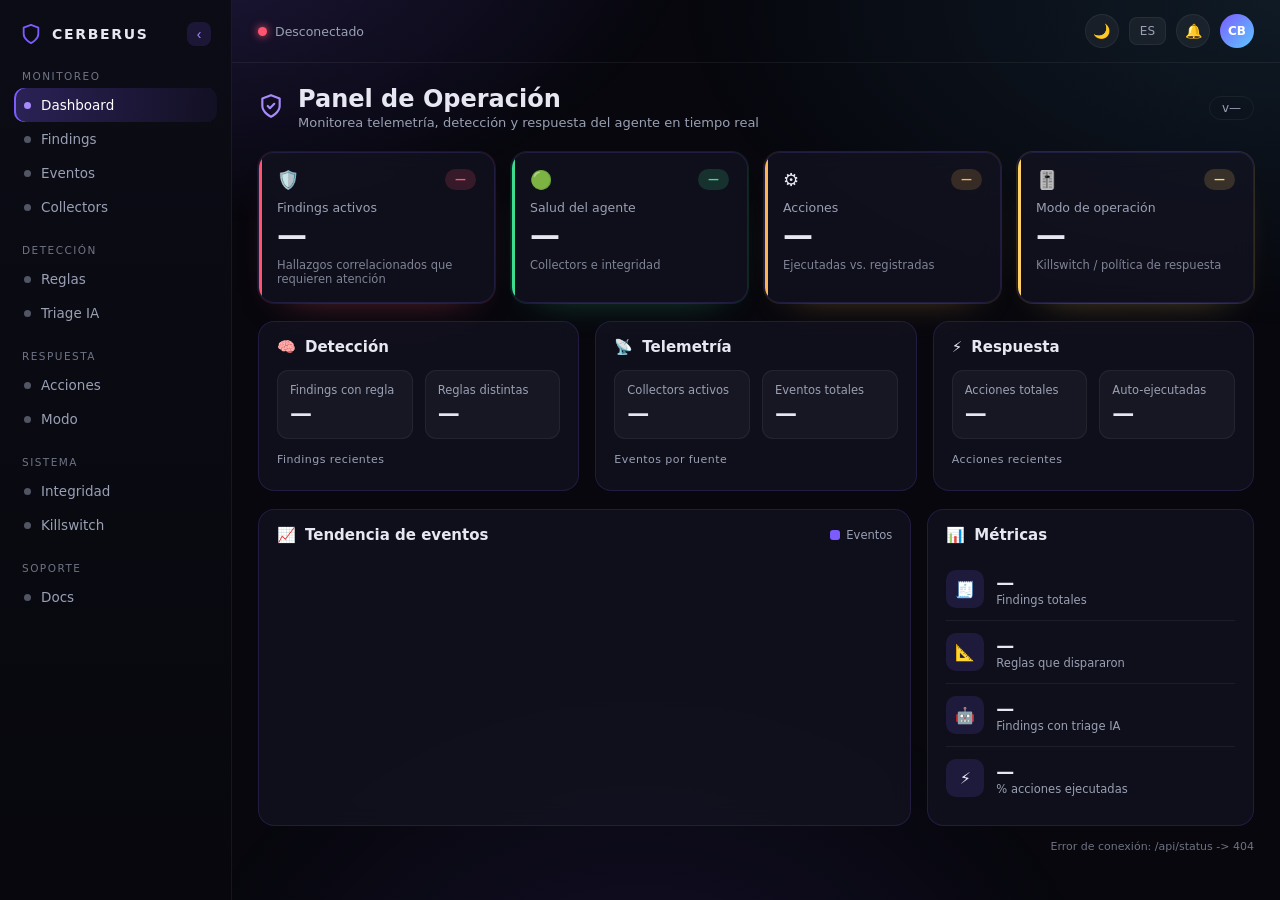
==== cerberus/dashboard/static/index.html @ f067c59c "refactor(dashboard): package static assets into wheel + file:// guard Relocate dashboard static file" ====
<!doctype html>
<html lang="es" data-theme="dark">
<head>
  <meta charset="utf-8" />
  <meta name="viewport" content="width=device-width, initial-scale=1" />
  <title>CERBERUS — Panel de Operación</title>
  <link rel="stylesheet" href="styles.css" />
</head>
<body>
  <div class="app">
    <!-- Sidebar -->
    <aside class="sidebar" id="sidebar">
      <div class="brand">
        <span class="brand-logo" aria-hidden="true">
          <svg viewBox="0 0 24 24" width="22" height="22" fill="none" stroke="currentColor"
               stroke-width="2" stroke-linecap="round" stroke-linejoin="round">
            <path d="M12 22s8-4 8-10V5l-8-3-8 3v7c0 6 8 10 8 10z"/>
          </svg>
        </span>
        <span class="brand-name">CERBERUS</span>
        <button class="brand-collapse" id="collapseBtn" title="Colapsar" aria-label="Colapsar">‹</button>
      </div>

      <nav class="nav">
        <div class="nav-group">
          <p class="nav-label">MONITOREO</p>
          <a class="nav-item active" data-target="kpis"><i class="dot"></i>Dashboard</a>
          <a class="nav-item" data-target="panel-findings"><i class="dot"></i>Findings</a>
          <a class="nav-item" data-target="panel-events"><i class="dot"></i>Eventos</a>
          <a class="nav-item" data-target="panel-telemetry"><i class="dot"></i>Collectors</a>
        </div>
        <div class="nav-group">
          <p class="nav-label">DETECCIÓN</p>
          <a class="nav-item" data-target="panel-detection"><i class="dot"></i>Reglas</a>
          <a class="nav-item" data-target="panel-detection"><i class="dot"></i>Triage IA</a>
        </div>
        <div class="nav-group">
          <p class="nav-label">RESPUESTA</p>
          <a class="nav-item" data-target="panel-response"><i class="dot"></i>Acciones</a>
          <a class="nav-item" data-target="kpi-mode"><i class="dot"></i>Modo</a>
        </div>
        <div class="nav-group">
          <p class="nav-label">SISTEMA</p>
          <a class="nav-item" data-target="kpi-agent"><i class="dot"></i>Integridad</a>
          <a class="nav-item" data-target="kpi-agent"><i class="dot"></i>Killswitch</a>
        </div>
        <div class="nav-group">
          <p class="nav-label">SOPORTE</p>
          <a class="nav-item" href="https://github.com/Lordhades26/cerberus-local" target="_blank" rel="noopener"><i class="dot"></i>Docs</a>
        </div>
      </nav>
    </aside>

    <!-- Main -->
    <div class="main">
      <header class="topbar">
        <div class="conn" id="conn">
          <span class="conn-dot"></span><span id="connText">conectando…</span>
        </div>
        <div class="topbar-actions">
          <button class="icon-btn" id="themeBtn" title="Tema" aria-label="Tema">🌙</button>
          <span class="chip">ES</span>
          <button class="icon-btn" title="Notificaciones" aria-label="Notificaciones">🔔</button>
          <span class="avatar">CB</span>
        </div>
      </header>

      <main class="content">
        <div class="page-head">
          <span class="page-icon" aria-hidden="true">
            <svg viewBox="0 0 24 24" width="26" height="26" fill="none" stroke="currentColor"
                 stroke-width="2" stroke-linecap="round" stroke-linejoin="round">
              <path d="M12 22s8-4 8-10V5l-8-3-8 3v7c0 6 8 10 8 10z"/>
              <path d="M9 12l2 2 4-4"/>
            </svg>
          </span>
          <div>
            <h1>Panel de Operación</h1>
            <p class="sub">Monitorea telemetría, detección y respuesta del agente en tiempo real</p>
          </div>
          <span class="ver" id="version">v—</span>
        </div>

        <!-- KPI row -->
        <section class="kpis" id="kpis">
          <article class="kpi kpi-red">
            <div class="kpi-top"><span class="kpi-ico">🛡️</span><span class="badge badge-red" id="kpiFindingsBadge">—</span></div>
            <p class="kpi-title">Findings activos</p>
            <p class="kpi-value" id="kpiFindings">—</p>
            <p class="kpi-foot">Hallazgos correlacionados que requieren atención</p>
          </article>
          <article class="kpi kpi-green" id="kpi-agent">
            <div class="kpi-top"><span class="kpi-ico">🟢</span><span class="badge badge-green" id="kpiAgentBadge">—</span></div>
            <p class="kpi-title">Salud del agente</p>
            <p class="kpi-value" id="kpiAgent">—</p>
            <p class="kpi-foot" id="kpiAgentFoot">Collectors e integridad</p>
          </article>
          <article class="kpi kpi-amber">
            <div class="kpi-top"><span class="kpi-ico">⚙️</span><span class="badge badge-amber" id="kpiActionsBadge">—</span></div>
            <p class="kpi-title">Acciones</p>
            <p class="kpi-value" id="kpiActions">—</p>
            <p class="kpi-foot">Ejecutadas vs. registradas</p>
          </article>
          <article class="kpi kpi-gold" id="kpi-mode">
            <div class="kpi-top"><span class="kpi-ico">🎚️</span><span class="badge badge-gold" id="kpiModeBadge">—</span></div>
            <p class="kpi-title">Modo de operación</p>
            <p class="kpi-value" id="kpiMode">—</p>
            <p class="kpi-foot" id="kpiModeFoot">Killswitch / política de respuesta</p>
          </article>
        </section>

        <!-- 3 panels -->
        <section class="panels">
          <article class="panel" id="panel-detection">
            <div class="panel-head"><span class="panel-ico">🧠</span><h2>Detección</h2></div>
            <div class="ministats">
              <div class="ministat"><p class="ms-label">Findings con regla</p><p class="ms-value" id="dRuleFindings">—</p></div>
              <div class="ministat"><p class="ms-label">Reglas distintas</p><p class="ms-value" id="dRules">—</p></div>
            </div>
            <p class="list-label">Findings recientes</p>
            <ul class="list" id="findingsList"></ul>
          </article>

          <article class="panel" id="panel-telemetry">
            <div class="panel-head"><span class="panel-ico">📡</span><h2>Telemetría</h2></div>
            <div class="ministats">
              <div class="ministat"><p class="ms-label">Collectors activos</p><p class="ms-value" id="tActive">—</p></div>
              <div class="ministat"><p class="ms-label">Eventos totales</p><p class="ms-value" id="tEvents">—</p></div>
            </div>
            <p class="list-label">Eventos por fuente</p>
            <ul class="list" id="collectorsList"></ul>
          </article>

          <article class="panel" id="panel-response">
            <div class="panel-head"><span class="panel-ico">⚡</span><h2>Respuesta</h2></div>
            <div class="ministats">
              <div class="ministat"><p class="ms-label">Acciones totales</p><p class="ms-value" id="rTotal">—</p></div>
              <div class="ministat"><p class="ms-label">Auto-ejecutadas</p><p class="ms-value" id="rExec">—</p></div>
            </div>
            <p class="list-label">Acciones recientes</p>
            <ul class="list" id="actionsList"></ul>
          </article>
        </section>

        <!-- bottom row -->
        <section class="bottom">
          <article class="panel chart-panel" id="panel-events">
            <div class="panel-head">
              <span class="panel-ico">📈</span><h2>Tendencia de eventos</h2>
              <span class="legend"><i class="lg lg-ev"></i>Eventos</span>
            </div>
            <div id="eventsChart" class="chart"></div>
          </article>
          <article class="panel">
            <div class="panel-head"><span class="panel-ico">📊</span><h2>Métricas</h2></div>
            <div class="metric-row"><span class="m-ico">🧾</span><div><p class="m-value" id="mFindings">—</p><p class="m-label">Findings totales</p></div></div>
            <div class="metric-row"><span class="m-ico">📐</span><div><p class="m-value" id="mRules">—</p><p class="m-label">Reglas que dispararon</p></div></div>
            <div class="metric-row"><span class="m-ico">🤖</span><div><p class="m-value" id="mAi">—</p><p class="m-label">Findings con triage IA</p></div></div>
            <div class="metric-row"><span class="m-ico">⚡</span><div><p class="m-value" id="mAuto">—</p><p class="m-label">% acciones ejecutadas</p></div></div>
          </article>
        </section>
        <p class="updated" id="updated"></p>
      </main>
    </div>
  </div>
  <script src="app.js" type="module"></script>
</body>
</html>
---- cerberus/dashboard/static/styles.css ----
/* CERBERUS — Panel de Operación. CSS moderno (custom props, grid, glassmorphism). */
:root {
  --bg: #07070d;
  --bg-2: #0c0c16;
  --panel: rgba(20, 20, 34, 0.72);
  --panel-solid: #12121f;
  --border: rgba(124, 92, 255, 0.16);
  --border-2: rgba(255, 255, 255, 0.06);
  --txt: #e7e7f2;
  --txt-dim: #9aa0b4;
  --txt-mut: #6b7180;
  --brand: #7c5cff;
  --brand-2: #a78bfa;
  --red: #ff5470;
  --green: #3ddc91;
  --amber: #ffb454;
  --gold: #ffd166;
  --blue: #5cc8ff;
  --radius: 16px;
  --radius-sm: 11px;
}
:root[data-theme="light"] {
  --bg: #f3f4fb; --bg-2: #ffffff; --panel: rgba(255,255,255,0.9);
  --panel-solid: #ffffff; --border: rgba(124,92,255,0.18); --border-2: rgba(0,0,0,0.07);
  --txt: #1a1b2b; --txt-dim: #5b6075; --brand: #6a40ff;
}
* { box-sizing: border-box; margin: 0; padding: 0; }
html, body { height: 100%; }
body {
  font-family: "Segoe UI", system-ui, -apple-system, Roboto, sans-serif;
  background: var(--bg);
  color: var(--txt);
  -webkit-font-smoothing: antialiased;
  position: relative;
  overflow-x: hidden;
}
/* ambient purple glow */
body::before {
  content: ""; position: fixed; inset: 0; z-index: 0; pointer-events: none;
  background:
    radial-gradient(900px 500px at 12% -8%, rgba(124,92,255,.20), transparent 60%),
    radial-gradient(1100px 600px at 100% 0%, rgba(90,200,255,.10), transparent 55%),
    radial-gradient(800px 700px at 50% 120%, rgba(124,92,255,.12), transparent 60%);
}
.app { position: relative; z-index: 1; display: grid; grid-template-columns: 232px 1fr; min-height: 100vh; }
.app.collapsed { grid-template-columns: 64px 1fr; }

/* Sidebar */
.sidebar {
  background: linear-gradient(180deg, var(--bg-2), var(--bg));
  border-right: 1px solid var(--border-2);
  padding: 18px 14px; position: sticky; top: 0; height: 100vh; overflow-y: auto;
}
.brand { display: flex; align-items: center; gap: 10px; padding: 4px 6px 18px; }
.brand-logo { color: var(--brand); display: grid; place-items: center; }
.brand-name { font-weight: 800; letter-spacing: .12em; font-size: 14px; }
.brand-collapse {
  margin-left: auto; background: rgba(124,92,255,.14); color: var(--brand-2);
  border: none; border-radius: 8px; width: 24px; height: 24px; cursor: pointer; font-size: 14px;
}
.app.collapsed .brand-name, .app.collapsed .nav-label, .app.collapsed .nav-item span,
.app.collapsed .nav-item { font-size: 0; }
.nav-group { margin-bottom: 14px; }
.nav-label { color: var(--txt-dim); font-size: 10.5px; letter-spacing: .14em; padding: 6px 8px; opacity: .7; }
.nav-item {
  display: flex; align-items: center; gap: 10px; padding: 9px 10px; border-radius: 10px;
  color: var(--txt-dim); font-size: 13.5px; cursor: pointer; text-decoration: none; transition: .15s;
}
.nav-item .dot { width: 7px; height: 7px; border-radius: 50%; background: currentColor; opacity: .5; }
.nav-item:hover { background: rgba(124,92,255,.10); color: var(--txt); }
.nav-item.active {
  background: linear-gradient(90deg, rgba(124,92,255,.28), rgba(124,92,255,.06));
  color: #fff; box-shadow: inset 2px 0 0 var(--brand);
}
.nav-item.active .dot { background: var(--brand-2); opacity: 1; }

/* Topbar */
.main { display: flex; flex-direction: column; min-width: 0; }
.topbar {
  display: flex; align-items: center; justify-content: space-between;
  padding: 14px 26px; border-bottom: 1px solid var(--border-2);
}
.conn { display: flex; align-items: center; gap: 8px; font-size: 12.5px; color: var(--txt-dim); }
.conn-dot { width: 9px; height: 9px; border-radius: 50%; background: var(--amber); box-shadow: 0 0 8px var(--amber); }
.conn.ok .conn-dot { background: var(--green); box-shadow: 0 0 8px var(--green); }
.conn.bad .conn-dot { background: var(--red); box-shadow: 0 0 8px var(--red); }
.topbar-actions { display: flex; align-items: center; gap: 10px; }
.icon-btn { background: rgba(255,255,255,.05); border: 1px solid var(--border-2); border-radius: 50%;
  width: 34px; height: 34px; cursor: pointer; font-size: 14px; color: var(--txt); }
.chip { background: rgba(255,255,255,.05); border: 1px solid var(--border-2); border-radius: 8px;
  padding: 6px 10px; font-size: 12px; color: var(--txt-dim); }
.avatar { width: 34px; height: 34px; border-radius: 50%; display: grid; place-items: center;
  background: linear-gradient(135deg, var(--brand), var(--blue)); color: #fff; font-size: 12px; font-weight: 700; }

/* Content */
.content { padding: 22px 26px 40px; }
.page-head { display: flex; align-items: center; gap: 14px; margin-bottom: 22px; }
.page-icon { color: var(--brand-2); }
.page-head h1 { font-size: 24px; font-weight: 800; }
.page-head .sub { color: var(--txt-dim); font-size: 13px; margin-top: 2px; }
.page-head .ver { margin-left: auto; color: var(--txt-dim); font-size: 12px;
  border: 1px solid var(--border-2); border-radius: 999px; padding: 4px 12px; }

/* KPI cards */
.kpis { display: grid; grid-template-columns: repeat(4, 1fr); gap: 16px; margin-bottom: 18px; }
.kpi {
  background: var(--panel); backdrop-filter: blur(12px); border: 1px solid var(--border);
  border-radius: var(--radius); padding: 16px 18px; position: relative; overflow: hidden;
}
.kpi::after { content: ""; position: absolute; left: 0; top: 0; bottom: 0; width: 3px; }
.kpi-red::after { background: var(--red); } .kpi-green::after { background: var(--green); }
.kpi-amber::after { background: var(--amber); } .kpi-gold::after { background: var(--gold); }
.kpi-red { box-shadow: 0 0 0 1px rgba(255,84,112,.12), 0 18px 40px -28px rgba(255,84,112,.5); }
.kpi-green { box-shadow: 0 0 0 1px rgba(61,220,145,.12), 0 18px 40px -28px rgba(61,220,145,.4); }
.kpi-amber { box-shadow: 0 0 0 1px rgba(255,180,84,.12), 0 18px 40px -28px rgba(255,180,84,.4); }
.kpi-gold { box-shadow: 0 0 0 1px rgba(255,209,102,.14), 0 18px 40px -28px rgba(255,209,102,.45); }
.kpi-top { display: flex; align-items: center; justify-content: space-between; }
.kpi-ico { font-size: 18px; }
.kpi-title { color: var(--txt-dim); font-size: 12.5px; margin-top: 10px; }
.kpi-value { font-size: 30px; font-weight: 800; margin: 2px 0 6px; }
.kpi-foot { color: var(--txt-dim); font-size: 11.5px; opacity: .8; }
.badge { font-size: 11px; font-weight: 700; border-radius: 999px; padding: 4px 10px; }
.badge-red { background: rgba(255,84,112,.16); color: var(--red); }
.badge-green { background: rgba(61,220,145,.16); color: var(--green); }
.badge-amber { background: rgba(255,180,84,.16); color: var(--amber); }
.badge-gold { background: rgba(255,209,102,.16); color: var(--gold); }
.badge-blue { background: rgba(92,200,255,.16); color: var(--blue); }
.badge-mut { background: rgba(255,255,255,.07); color: var(--txt-dim); }

/* Panels */
.panels { display: grid; grid-template-columns: repeat(3, 1fr); gap: 16px; margin-bottom: 18px; }
.panel {
  background: var(--panel); backdrop-filter: blur(12px); border: 1px solid var(--border);
  border-radius: var(--radius); padding: 16px 18px;
}
.panel-head { display: flex; align-items: center; gap: 9px; margin-bottom: 14px; }
.panel-head h2 { font-size: 15px; font-weight: 700; }
.panel-ico { font-size: 15px; }
.panel-head .legend { margin-left: auto; font-size: 11.5px; color: var(--txt-dim); display: flex; align-items: center; gap: 6px; }
.legend .lg { width: 10px; height: 10px; border-radius: 3px; display: inline-block; }
.legend .lg-ev { background: var(--brand); }
.ministats { display: grid; grid-template-columns: 1fr 1fr; gap: 12px; margin-bottom: 14px; }
.ministat { background: rgba(255,255,255,.035); border: 1px solid var(--border-2); border-radius: var(--radius-sm); padding: 12px; }
.ms-label { color: var(--txt-dim); font-size: 11.5px; }
.ms-value { font-size: 22px; font-weight: 800; margin-top: 4px; }
.list-label { color: var(--txt-dim); font-size: 11px; letter-spacing: .04em; margin: 6px 0 8px; }
.list { list-style: none; display: flex; flex-direction: column; gap: 8px; }
.list li {
  display: flex; align-items: center; gap: 10px; padding: 10px 12px;
  background: rgba(255,255,255,.03); border: 1px solid var(--border-2); border-radius: var(--radius-sm); font-size: 12.5px;
}
.li-main { display: flex; flex-direction: column; gap: 2px; min-width: 0; }
.li-title { font-weight: 600; white-space: nowrap; overflow: hidden; text-overflow: ellipsis; }
.li-sub { color: var(--txt-dim); font-size: 11px; }
.li-right { margin-left: auto; display: flex; align-items: center; gap: 8px; white-space: nowrap; }
.empty { color: var(--txt-dim); font-size: 12px; padding: 8px 2px; }

/* Bottom */
.bottom { display: grid; grid-template-columns: 2fr 1fr; gap: 16px; }
.chart-panel .chart { height: 220px; }
.chart svg { width: 100%; height: 100%; display: block; }
.metric-row { display: flex; align-items: center; gap: 12px; padding: 12px 0; border-bottom: 1px solid var(--border-2); }
.metric-row:last-child { border-bottom: none; }
.m-ico { width: 38px; height: 38px; border-radius: 10px; display: grid; place-items: center;
  background: rgba(124,92,255,.14); font-size: 16px; }
.m-value { font-size: 18px; font-weight: 800; }
.m-label { color: var(--txt-dim); font-size: 11.5px; }
.updated { color: var(--txt-dim); font-size: 11px; text-align: right; margin-top: 14px; opacity: .7; }

@media (max-width: 1100px) {
  .kpis, .panels { grid-template-columns: 1fr 1fr; }
  .bottom { grid-template-columns: 1fr; }
}
@media (max-width: 720px) {
  .app { grid-template-columns: 1fr; } .sidebar { display: none; }
  .kpis, .panels { grid-template-columns: 1fr; }
}
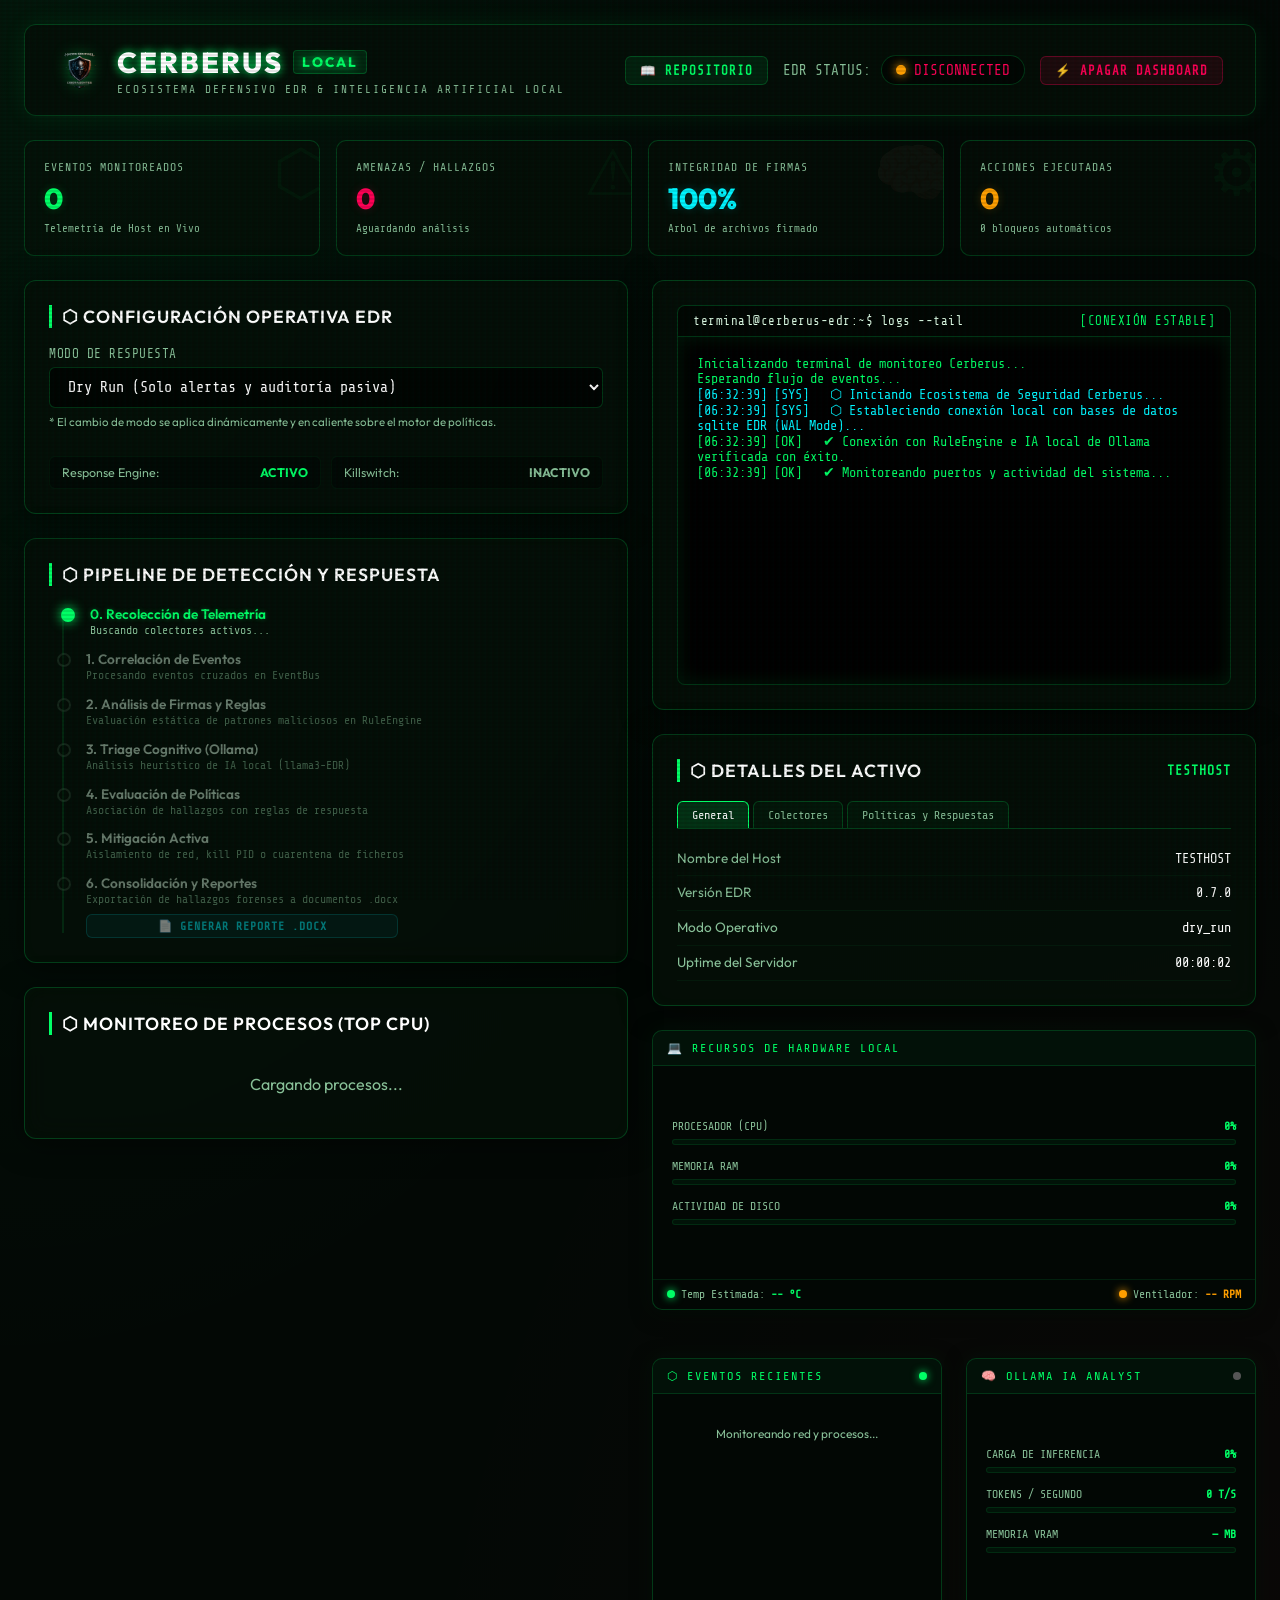
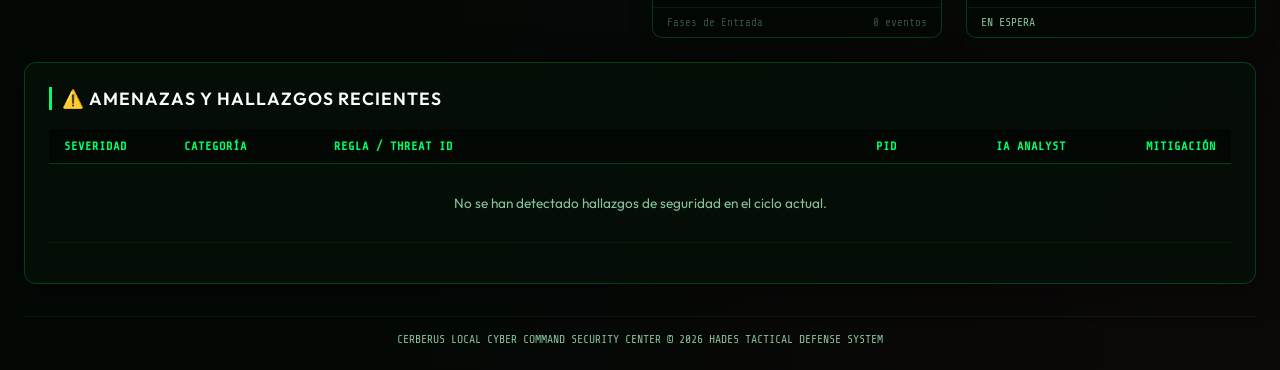
==== commit ae75d78a: "feat(dashboard): add sysinfo, processes, shutdown and docx report endpoints + full test coverage and" ====
--- a/cerberus/dashboard/static/index.html
+++ b/cerberus/dashboard/static/index.html
@@ -1,168 +1,318 @@
-<!doctype html>
-<html lang="es" data-theme="dark">
+<!DOCTYPE html>
+<html lang="es">
 <head>
-  <meta charset="utf-8" />
-  <meta name="viewport" content="width=device-width, initial-scale=1" />
-  <title>CERBERUS — Panel de Operación</title>
-  <link rel="stylesheet" href="styles.css" />
+    <meta charset="UTF-8">
+    <meta name="viewport" content="width=device-width, initial-scale=1.0">
+    <title>CERBERUS LOCAL | Tactical Cyber EDR</title>
+    <link rel="stylesheet" href="styles.css">
 </head>
 <body>
-  <div class="app">
-    <!-- Sidebar -->
-    <aside class="sidebar" id="sidebar">
-      <div class="brand">
-        <span class="brand-logo" aria-hidden="true">
-          <svg viewBox="0 0 24 24" width="22" height="22" fill="none" stroke="currentColor"
-               stroke-width="2" stroke-linecap="round" stroke-linejoin="round">
-            <path d="M12 22s8-4 8-10V5l-8-3-8 3v7c0 6 8 10 8 10z"/>
-          </svg>
-        </span>
-        <span class="brand-name">CERBERUS</span>
-        <button class="brand-collapse" id="collapseBtn" title="Colapsar" aria-label="Colapsar">‹</button>
-      </div>
-
-      <nav class="nav">
-        <div class="nav-group">
-          <p class="nav-label">MONITOREO</p>
-          <a class="nav-item active" data-target="kpis"><i class="dot"></i>Dashboard</a>
-          <a class="nav-item" data-target="panel-findings"><i class="dot"></i>Findings</a>
-          <a class="nav-item" data-target="panel-events"><i class="dot"></i>Eventos</a>
-          <a class="nav-item" data-target="panel-telemetry"><i class="dot"></i>Collectors</a>
-        </div>
-        <div class="nav-group">
-          <p class="nav-label">DETECCIÓN</p>
-          <a class="nav-item" data-target="panel-detection"><i class="dot"></i>Reglas</a>
-          <a class="nav-item" data-target="panel-detection"><i class="dot"></i>Triage IA</a>
-        </div>
-        <div class="nav-group">
-          <p class="nav-label">RESPUESTA</p>
-          <a class="nav-item" data-target="panel-response"><i class="dot"></i>Acciones</a>
-          <a class="nav-item" data-target="kpi-mode"><i class="dot"></i>Modo</a>
-        </div>
-        <div class="nav-group">
-          <p class="nav-label">SISTEMA</p>
-          <a class="nav-item" data-target="kpi-agent"><i class="dot"></i>Integridad</a>
-          <a class="nav-item" data-target="kpi-agent"><i class="dot"></i>Killswitch</a>
-        </div>
-        <div class="nav-group">
-          <p class="nav-label">SOPORTE</p>
-          <a class="nav-item" href="https://github.com/Lordhades26/cerberus-local" target="_blank" rel="noopener"><i class="dot"></i>Docs</a>
-        </div>
-      </nav>
-    </aside>
-
-    <!-- Main -->
-    <div class="main">
-      <header class="topbar">
-        <div class="conn" id="conn">
-          <span class="conn-dot"></span><span id="connText">conectando…</span>
-        </div>
-        <div class="topbar-actions">
-          <button class="icon-btn" id="themeBtn" title="Tema" aria-label="Tema">🌙</button>
-          <span class="chip">ES</span>
-          <button class="icon-btn" title="Notificaciones" aria-label="Notificaciones">🔔</button>
-          <span class="avatar">CB</span>
-        </div>
-      </header>
-
-      <main class="content">
-        <div class="page-head">
-          <span class="page-icon" aria-hidden="true">
-            <svg viewBox="0 0 24 24" width="26" height="26" fill="none" stroke="currentColor"
-                 stroke-width="2" stroke-linecap="round" stroke-linejoin="round">
-              <path d="M12 22s8-4 8-10V5l-8-3-8 3v7c0 6 8 10 8 10z"/>
-              <path d="M9 12l2 2 4-4"/>
-            </svg>
-          </span>
-          <div>
-            <h1>Panel de Operación</h1>
-            <p class="sub">Monitorea telemetría, detección y respuesta del agente en tiempo real</p>
-          </div>
-          <span class="ver" id="version">v—</span>
-        </div>
-
-        <!-- KPI row -->
-        <section class="kpis" id="kpis">
-          <article class="kpi kpi-red">
-            <div class="kpi-top"><span class="kpi-ico">🛡️</span><span class="badge badge-red" id="kpiFindingsBadge">—</span></div>
-            <p class="kpi-title">Findings activos</p>
-            <p class="kpi-value" id="kpiFindings">—</p>
-            <p class="kpi-foot">Hallazgos correlacionados que requieren atención</p>
-          </article>
-          <article class="kpi kpi-green" id="kpi-agent">
-            <div class="kpi-top"><span class="kpi-ico">🟢</span><span class="badge badge-green" id="kpiAgentBadge">—</span></div>
-            <p class="kpi-title">Salud del agente</p>
-            <p class="kpi-value" id="kpiAgent">—</p>
-            <p class="kpi-foot" id="kpiAgentFoot">Collectors e integridad</p>
-          </article>
-          <article class="kpi kpi-amber">
-            <div class="kpi-top"><span class="kpi-ico">⚙️</span><span class="badge badge-amber" id="kpiActionsBadge">—</span></div>
-            <p class="kpi-title">Acciones</p>
-            <p class="kpi-value" id="kpiActions">—</p>
-            <p class="kpi-foot">Ejecutadas vs. registradas</p>
-          </article>
-          <article class="kpi kpi-gold" id="kpi-mode">
-            <div class="kpi-top"><span class="kpi-ico">🎚️</span><span class="badge badge-gold" id="kpiModeBadge">—</span></div>
-            <p class="kpi-title">Modo de operación</p>
-            <p class="kpi-value" id="kpiMode">—</p>
-            <p class="kpi-foot" id="kpiModeFoot">Killswitch / política de respuesta</p>
-          </article>
-        </section>
-
-        <!-- 3 panels -->
-        <section class="panels">
-          <article class="panel" id="panel-detection">
-            <div class="panel-head"><span class="panel-ico">🧠</span><h2>Detección</h2></div>
-            <div class="ministats">
-              <div class="ministat"><p class="ms-label">Findings con regla</p><p class="ms-value" id="dRuleFindings">—</p></div>
-              <div class="ministat"><p class="ms-label">Reglas distintas</p><p class="ms-value" id="dRules">—</p></div>
+
+    <!-- Cabecera Principal Táctica -->
+    <header class="header">
+        <div class="logo-section">
+            <img src="logo.png" class="company-logo" alt="Hades Sentinel">
+            <div>
+                <h1>CERBERUS <span>LOCAL</span></h1>
+                <div class="subtitle">Ecosistema Defensivo EDR & Inteligencia Artificial Local</div>
             </div>
-            <p class="list-label">Findings recientes</p>
-            <ul class="list" id="findingsList"></ul>
-          </article>
-
-          <article class="panel" id="panel-telemetry">
-            <div class="panel-head"><span class="panel-ico">📡</span><h2>Telemetría</h2></div>
-            <div class="ministats">
-              <div class="ministat"><p class="ms-label">Collectors activos</p><p class="ms-value" id="tActive">—</p></div>
-              <div class="ministat"><p class="ms-label">Eventos totales</p><p class="ms-value" id="tEvents">—</p></div>
+        </div>
+        <div class="header-controls">
+            <button class="btn" style="padding: 6px 14px; background: rgba(0, 255, 102, 0.08); border: 1px solid var(--border-color); font-family: var(--font-mono); font-size: 0.78rem; width: auto; color: var(--neon-accent);" onclick="window.open('https://github.com/Lordhades26/cerberus-local', '_blank')">
+                📖 Repositorio
+            </button>
+            <div class="system-status">
+                <span style="color: var(--text-secondary);">EDR STATUS:</span>
+                <div class="status-badge">
+                    <div id="statusDot" class="status-dot running"></div>
+                    <span id="statusText">ACTIVE</span>
+                </div>
             </div>
-            <p class="list-label">Eventos por fuente</p>
-            <ul class="list" id="collectorsList"></ul>
-          </article>
-
-          <article class="panel" id="panel-response">
-            <div class="panel-head"><span class="panel-ico">⚡</span><h2>Respuesta</h2></div>
-            <div class="ministats">
-              <div class="ministat"><p class="ms-label">Acciones totales</p><p class="ms-value" id="rTotal">—</p></div>
-              <div class="ministat"><p class="ms-label">Auto-ejecutadas</p><p class="ms-value" id="rExec">—</p></div>
+            <button id="btnShutdown" class="btn" style="padding: 6px 14px; background: rgba(255, 0, 85, 0.1); border: 1px solid rgba(255, 0, 85, 0.3); font-family: var(--font-mono); font-size: 0.78rem; width: auto; color: var(--neon-alert);" title="Apagar el Servidor del Dashboard">
+                ⚡ APAGAR DASHBOARD
+            </button>
+        </div>
+    </header>
+
+    <!-- Fila Superior: Métricas / Estadísticas EDR -->
+    <section class="stats-grid">
+        <div class="stat-card">
+            <div class="icon-bg">⬡</div>
+            <div class="stat-label">Eventos Monitoreados</div>
+            <div id="stat-events" class="stat-value success">0</div>
+            <div class="stat-subtext">Telemetría de Host en Vivo</div>
+        </div>
+        <div class="stat-card">
+            <div class="icon-bg">⚠</div>
+            <div class="stat-label">Amenazas / Hallazgos</div>
+            <div id="stat-findings" class="stat-value alert">0</div>
+            <div id="stat-findings-label" class="stat-subtext">Aguardando análisis</div>
+        </div>
+        <div class="stat-card">
+            <div class="icon-bg">🧠</div>
+            <div class="stat-label">Integridad de Firmas</div>
+            <div id="stat-integrity" class="stat-value" style="color: var(--neon-info); text-shadow: 0 0 10px rgba(0,245,255,0.2);">100%</div>
+            <div class="stat-subtext">Arbol de archivos firmado</div>
+        </div>
+        <div class="stat-card">
+            <div class="icon-bg">⚙</div>
+            <div class="stat-label">Acciones Ejecutadas</div>
+            <div id="stat-actions" class="stat-value" style="color: var(--neon-warning); text-shadow: 0 0 10px rgba(255,159,0,0.2);">0</div>
+            <div id="stat-actions-sub" class="stat-subtext">0 bloqueos automáticos</div>
+        </div>
+    </section>
+
+    <!-- Contenido Principal en Grid -->
+    <main class="grid-container">
+        
+        <!-- Columna Izquierda: Configuración + Timeline + Procesos -->
+        <div style="display: flex; flex-direction: column; gap: 1.5rem;">
+            
+            <!-- Panel de Control y Modos -->
+            <section class="panel">
+                <h2 class="panel-title">⬡ Configuración Operativa EDR</h2>
+                <div class="form-group">
+                    <label for="agentModeSelect">Modo de Respuesta</label>
+                    <select id="agentModeSelect" class="form-control">
+                        <option value="dry_run">Dry Run (Solo alertas y auditoría pasiva)</option>
+                        <option value="auto_critical">Auto Critical (Acción automática ante amenazas críticas)</option>
+                        <option value="passive">Passive (Solo recolección de eventos)</option>
+                    </select>
+                    <small style="font-size:0.72rem; color: var(--text-secondary); margin-top:6px; display:block;">
+                        * El cambio de modo se aplica dinámicamente y en caliente sobre el motor de políticas.
+                    </small>
+                </div>
+                <div style="display: grid; grid-template-columns: 1fr 1fr; gap: 10px; margin-top: 0.5rem;">
+                    <div style="background: rgba(0,0,0,0.3); padding: 8px 12px; border-radius: 6px; border: 1px solid rgba(0,255,102,0.05); font-size: 0.78rem;">
+                        <span style="color: var(--text-secondary);">Response Engine:</span>
+                        <strong id="cfg-response-status" style="color: var(--neon-accent); float: right;">ACTIVO</strong>
+                    </div>
+                    <div style="background: rgba(0,0,0,0.3); padding: 8px 12px; border-radius: 6px; border: 1px solid rgba(0,255,102,0.05); font-size: 0.78rem;">
+                        <span style="color: var(--text-secondary);">Killswitch:</span>
+                        <strong id="cfg-killswitch-status" style="color: var(--text-secondary); float: right;">INACTIVO</strong>
+                    </div>
+                </div>
+            </section>
+
+            <!-- Flujo Visual EDR -->
+            <section class="panel">
+                <h2 class="panel-title">⬡ Pipeline de Detección y Respuesta</h2>
+                <div class="timeline">
+                    <div class="timeline-item active" id="step-0">
+                        <div class="timeline-dot active"></div>
+                        <div class="timeline-content">
+                            <h3>0. Recolección de Telemetría</h3>
+                            <p id="collectors-info">Buscando colectores activos...</p>
+                        </div>
+                    </div>
+                    <div class="timeline-item" id="step-1">
+                        <div class="timeline-dot pending"></div>
+                        <div class="timeline-content">
+                            <h3>1. Correlación de Eventos</h3>
+                            <p>Procesando eventos cruzados en EventBus</p>
+                        </div>
+                    </div>
+                    <div class="timeline-item" id="step-2">
+                        <div class="timeline-dot pending"></div>
+                        <div class="timeline-content">
+                            <h3>2. Análisis de Firmas y Reglas</h3>
+                            <p>Evaluación estática de patrones maliciosos en RuleEngine</p>
+                        </div>
+                    </div>
+                    <div class="timeline-item" id="step-3">
+                        <div class="timeline-dot pending"></div>
+                        <div class="timeline-content">
+                            <h3>3. Triage Cognitivo (Ollama)</h3>
+                            <p>Análisis heurístico de IA local (llama3-EDR)</p>
+                        </div>
+                    </div>
+                    <div class="timeline-item" id="step-4">
+                        <div class="timeline-dot pending"></div>
+                        <div class="timeline-content">
+                            <h3>4. Evaluación de Políticas</h3>
+                            <p>Asociación de hallazgos con reglas de respuesta</p>
+                        </div>
+                    </div>
+                    <div class="timeline-item" id="step-5">
+                        <div class="timeline-dot pending"></div>
+                        <div class="timeline-content">
+                            <h3>5. Mitigación Activa</h3>
+                            <p>Aislamiento de red, kill PID o cuarentena de ficheros</p>
+                        </div>
+                    </div>
+                    <div class="timeline-item" id="step-6">
+                        <div class="timeline-dot pending"></div>
+                        <div class="timeline-content">
+                            <h3>6. Consolidación y Reportes</h3>
+                            <p>Exportación de hallazgos forenses a documentos .docx</p>
+                            <button id="btnGenerateReport" class="btn" style="margin-top: 8px; padding: 4px 10px; background: rgba(0, 245, 255, 0.1); border: 1px solid rgba(0, 245, 255, 0.3); font-family: var(--font-mono); font-size: 0.72rem; color: var(--neon-info); cursor: pointer;">📄 GENERAR REPORTE .DOCX</button>
+                        </div>
+                    </div>
+                </div>
+            </section>
+
+            <!-- Procesos Top CPU -->
+            <section class="panel">
+                <h2 class="panel-title">⬡ Monitoreo de Procesos (Top CPU)</h2>
+                <div class="proc-list" id="proc-container">
+                    <div style="color: var(--text-secondary); text-align: center; padding: 20px;">Cargando procesos...</div>
+                </div>
+            </section>
+
+        </div>
+
+        <!-- Columna Derecha: Consola + Recursos + Detalles -->
+        <div style="display: flex; flex-direction: column; gap: 1.5rem;">
+            
+            <!-- Terminal de Logs / Telemetría -->
+            <section class="panel" style="flex-grow: 1;">
+                <div class="console-wrapper">
+                    <div class="console-header">
+                        <span>terminal@cerberus-edr:~$ logs --tail</span>
+                        <span style="color: var(--neon-accent);">[CONEXIÓN ESTABLE]</span>
+                    </div>
+                    <div id="consoleLog" class="console">Inicializando terminal de monitoreo Cerberus...
+Esperando flujo de eventos...</div>
+                </div>
+            </section>
+
+            <!-- Detalles del Activo / Host -->
+            <section class="panel">
+                <h2 class="panel-title">
+                    <span>⬡ Detalles del Activo</span>
+                    <span id="active-host-ip" style="font-family: var(--font-mono); font-size: 0.82rem; color: var(--neon-accent);">TESTHOST</span>
+                </h2>
+                <div class="host-tabs">
+                    <button class="host-tab active" data-tab="general">General</button>
+                    <button class="host-tab" data-tab="collectors">Colectores</button>
+                    <button class="host-tab" data-tab="actions">Políticas y Respuestas</button>
+                </div>
+                <div class="host-details-body" id="details-content">
+                    <div class="detail-row"><span class="label">Nombre del Host</span><span class="value" id="det-host">TESTHOST</span></div>
+                    <div class="detail-row"><span class="label">Versión EDR</span><span class="value" id="det-version">0.7.0</span></div>
+                    <div class="detail-row"><span class="label">Modo Operativo</span><span class="value" id="det-mode">dry_run</span></div>
+                    <div class="detail-row"><span class="label">Uptime del Servidor</span><span class="value" id="det-uptime">00:00:00</span></div>
+                </div>
+            </section>
+
+            <!-- Recursos de Hardware Local -->
+            <section class="mini-panel" id="resourcePanel">
+                <div class="lsw-header">
+                    <span class="lsw-title">💻 Recursos de Hardware Local</span>
+                </div>
+                <div class="ai-metrics">
+                    <div class="ai-metric-row">
+                        <div class="ai-metric-label"><span>Procesador (CPU)</span><span class="ai-metric-value" id="resCpuVal">0%</span></div>
+                        <div class="ai-bar-track"><div class="ai-bar-fill green" id="resCpuBar" style="width: 0%;"></div></div>
+                    </div>
+                    <div class="ai-metric-row">
+                        <div class="ai-metric-label"><span>Memoria RAM</span><span class="ai-metric-value" id="resRamVal">0%</span></div>
+                        <div class="ai-bar-track"><div class="ai-bar-fill cyan" id="resRamBar" style="width: 0%;"></div></div>
+                    </div>
+                    <div class="ai-metric-row">
+                        <div class="ai-metric-label"><span>Actividad de Disco</span><span class="ai-metric-value" id="resDiskVal">0%</span></div>
+                        <div class="ai-bar-track"><div class="ai-bar-fill amber" id="resDiskBar" style="width: 0%;"></div></div>
+                    </div>
+                </div>
+                <div class="ai-status-line">
+                    <div style="display: flex; align-items: center; gap: 15px; width: 100%; justify-content: space-between;">
+                        <div style="display: flex; align-items: center; gap: 6px;">
+                            <span class="ai-status-dot active"></span>
+                            <span>Temp Estimada: <strong id="resTempVal" style="color: var(--neon-accent);">-- °C</strong></span>
+                        </div>
+                        <div style="display: flex; align-items: center; gap: 6px;">
+                            <span class="ai-status-dot active" style="background: var(--neon-warning); box-shadow: 0 0 8px var(--neon-warning);"></span>
+                            <span>Ventilador: <strong id="resFanVal" style="color: var(--neon-warning);">-- RPM</strong></span>
+                        </div>
+                    </div>
+                </div>
+            </section>
+
+            <!-- Fila de Paneles Inferiores: Flujo de Eventos y Ollama IA -->
+            <div class="bottom-row">
+                
+                <!-- Flujo de Eventos -->
+                <div class="mini-panel">
+                    <div class="lsw-header">
+                        <span class="lsw-title">⬡ Eventos Recientes</span>
+                        <div style="display:flex;align-items:center;gap:6px;">
+                            <span class="ai-status-dot active" style="background-color: var(--neon-accent);"></span>
+                        </div>
+                    </div>
+                    <div class="lsw-body" id="event-feed-body">
+                        <div style="color: var(--text-secondary); text-align: center; padding: 20px; font-size: 0.74rem;">Monitoreando red y procesos...</div>
+                    </div>
+                    <div class="lsw-footer">
+                        <span>Fases de Entrada</span>
+                        <span id="event-feed-count">0 eventos</span>
+                    </div>
+                </div>
+
+                <!-- Estado Ollama IA -->
+                <div class="mini-panel">
+                    <div class="lsw-header">
+                        <span class="lsw-title">🧠 Ollama IA Analyst</span>
+                        <div style="display:flex;align-items:center;gap:6px;">
+                            <span class="ai-status-dot" id="aiStatusDot"></span>
+                        </div>
+                    </div>
+                    <div class="ai-metrics">
+                        <div class="ai-metric-row">
+                            <div class="ai-metric-label"><span>Carga de Inferencia</span><span class="ai-metric-value" id="aiModelVal">0%</span></div>
+                            <div class="ai-bar-track"><div class="ai-bar-fill green" id="aiModelBar"></div></div>
+                        </div>
+                        <div class="ai-metric-row">
+                            <div class="ai-metric-label"><span>Tokens / Segundo</span><span class="ai-metric-value" id="aiTokenVal">0 t/s</span></div>
+                            <div class="ai-bar-track"><div class="ai-bar-fill cyan" id="aiTokenBar"></div></div>
+                        </div>
+                        <div class="ai-metric-row">
+                            <div class="ai-metric-label"><span>Memoria VRAM</span><span class="ai-metric-value" id="aiMemVal">— MB</span></div>
+                            <div class="ai-bar-track"><div class="ai-bar-fill purple" id="aiMemBar"></div></div>
+                        </div>
+                    </div>
+                    <div class="ai-status-line">
+                        <span id="aiStatusText">EN ESPERA</span>
+                    </div>
+                </div>
+
             </div>
-            <p class="list-label">Acciones recientes</p>
-            <ul class="list" id="actionsList"></ul>
-          </article>
-        </section>
-
-        <!-- bottom row -->
-        <section class="bottom">
-          <article class="panel chart-panel" id="panel-events">
-            <div class="panel-head">
-              <span class="panel-ico">📈</span><h2>Tendencia de eventos</h2>
-              <span class="legend"><i class="lg lg-ev"></i>Eventos</span>
-            </div>
-            <div id="eventsChart" class="chart"></div>
-          </article>
-          <article class="panel">
-            <div class="panel-head"><span class="panel-ico">📊</span><h2>Métricas</h2></div>
-            <div class="metric-row"><span class="m-ico">🧾</span><div><p class="m-value" id="mFindings">—</p><p class="m-label">Findings totales</p></div></div>
-            <div class="metric-row"><span class="m-ico">📐</span><div><p class="m-value" id="mRules">—</p><p class="m-label">Reglas que dispararon</p></div></div>
-            <div class="metric-row"><span class="m-ico">🤖</span><div><p class="m-value" id="mAi">—</p><p class="m-label">Findings con triage IA</p></div></div>
-            <div class="metric-row"><span class="m-ico">⚡</span><div><p class="m-value" id="mAuto">—</p><p class="m-label">% acciones ejecutadas</p></div></div>
-          </article>
-        </section>
-        <p class="updated" id="updated"></p>
-      </main>
+
+        </div>
+
+    </main>
+
+    <!-- Fila Inferior Completa: Tabla de Hallazgos Recientes -->
+    <section class="panel" style="margin-top: 1.5rem;">
+        <h2 class="panel-title">⚠️ Amenazas y Hallazgos Recientes</h2>
+        <div class="table-wrapper">
+            <table class="t-table">
+                <thead>
+                    <tr>
+                        <th style="width: 120px;">Severidad</th>
+                        <th style="width: 150px;">Categoría</th>
+                        <th>Regla / Threat ID</th>
+                        <th style="width: 120px;">PID</th>
+                        <th style="width: 150px;">IA Analyst</th>
+                        <th style="width: 100px;">Mitigación</th>
+                    </tr>
+                </thead>
+                <tbody id="findings-table-body">
+                    <tr>
+                        <td colspan="6" style="text-align: center; color: var(--text-secondary); padding: 30px;">
+                            No se han detectado hallazgos de seguridad en el ciclo actual.
+                        </td>
+                    </tr>
+                </tbody>
+            </table>
+        </div>
+    </section>
+
+    <!-- Pie de página -->
+    <div class="footer-text">
+        CERBERUS LOCAL CYBER COMMAND SECURITY CENTER &copy; 2026 HADES TACTICAL DEFENSE SYSTEM
     </div>
-  </div>
-  <script src="app.js" type="module"></script>
+
+    <!-- Script de control -->
+    <script src="app.js"></script>
 </body>
 </html>
--- a/cerberus/dashboard/static/styles.css
+++ b/cerberus/dashboard/static/styles.css
@@ -1,177 +1,894 @@
-/* CERBERUS — Panel de Operación. CSS moderno (custom props, grid, glassmorphism). */
+/* ==========================================================================
+   CERBERUS LOCAL - TACTICAL CYBER DASHBOARD v0.7.0
+   Estilo visual premium inspirado en el Ecosistema HADES
+   ========================================================================== */
+
+/* Fuentes e Inicialización */
+@import url('https://fonts.googleapis.com/css2?family=Outfit:wght@300;400;600;800&family=Share+Tech+Mono&display=swap');
+
 :root {
-  --bg: #07070d;
-  --bg-2: #0c0c16;
-  --panel: rgba(20, 20, 34, 0.72);
-  --panel-solid: #12121f;
-  --border: rgba(124, 92, 255, 0.16);
-  --border-2: rgba(255, 255, 255, 0.06);
-  --txt: #e7e7f2;
-  --txt-dim: #9aa0b4;
-  --txt-mut: #6b7180;
-  --brand: #7c5cff;
-  --brand-2: #a78bfa;
-  --red: #ff5470;
-  --green: #3ddc91;
-  --amber: #ffb454;
-  --gold: #ffd166;
-  --blue: #5cc8ff;
-  --radius: 16px;
-  --radius-sm: 11px;
-}
-:root[data-theme="light"] {
-  --bg: #f3f4fb; --bg-2: #ffffff; --panel: rgba(255,255,255,0.9);
-  --panel-solid: #ffffff; --border: rgba(124,92,255,0.18); --border-2: rgba(0,0,0,0.07);
-  --txt: #1a1b2b; --txt-dim: #5b6075; --brand: #6a40ff;
-}
-* { box-sizing: border-box; margin: 0; padding: 0; }
-html, body { height: 100%; }
+    --bg-color: #030805;
+    --panel-bg: rgba(5, 15, 8, 0.82);
+    --border-glow: #00ff66;
+    --border-color: rgba(0, 255, 102, 0.2);
+    --text-primary: #e0ffe8;
+    --text-secondary: #88c098;
+    --neon-accent: #00ff66;
+    --neon-alert: #ff0055;
+    --neon-info: #00f5ff;
+    --neon-warning: #ff9f00;
+    --font-main: 'Outfit', sans-serif;
+    --font-mono: 'Share Tech Mono', monospace;
+}
+
+* {
+    box-sizing: border-box;
+    margin: 0;
+    padding: 0;
+}
+
 body {
-  font-family: "Segoe UI", system-ui, -apple-system, Roboto, sans-serif;
-  background: var(--bg);
-  color: var(--txt);
-  -webkit-font-smoothing: antialiased;
-  position: relative;
-  overflow-x: hidden;
-}
-/* ambient purple glow */
+    background-color: var(--bg-color);
+    background-image: 
+        radial-gradient(at 0% 0%, rgba(0, 255, 102, 0.06) 0px, transparent 50%),
+        radial-gradient(at 100% 100%, rgba(255, 0, 85, 0.04) 0px, transparent 50%);
+    color: var(--text-primary);
+    font-family: var(--font-main);
+    min-height: 100vh;
+    overflow-x: hidden;
+    display: flex;
+    flex-direction: column;
+    padding: 1.5rem;
+}
+
+/* Efecto CRT Scanlines de Fondo */
 body::before {
-  content: ""; position: fixed; inset: 0; z-index: 0; pointer-events: none;
-  background:
-    radial-gradient(900px 500px at 12% -8%, rgba(124,92,255,.20), transparent 60%),
-    radial-gradient(1100px 600px at 100% 0%, rgba(90,200,255,.10), transparent 55%),
-    radial-gradient(800px 700px at 50% 120%, rgba(124,92,255,.12), transparent 60%);
-}
-.app { position: relative; z-index: 1; display: grid; grid-template-columns: 232px 1fr; min-height: 100vh; }
-.app.collapsed { grid-template-columns: 64px 1fr; }
-
-/* Sidebar */
-.sidebar {
-  background: linear-gradient(180deg, var(--bg-2), var(--bg));
-  border-right: 1px solid var(--border-2);
-  padding: 18px 14px; position: sticky; top: 0; height: 100vh; overflow-y: auto;
-}
-.brand { display: flex; align-items: center; gap: 10px; padding: 4px 6px 18px; }
-.brand-logo { color: var(--brand); display: grid; place-items: center; }
-.brand-name { font-weight: 800; letter-spacing: .12em; font-size: 14px; }
-.brand-collapse {
-  margin-left: auto; background: rgba(124,92,255,.14); color: var(--brand-2);
-  border: none; border-radius: 8px; width: 24px; height: 24px; cursor: pointer; font-size: 14px;
-}
-.app.collapsed .brand-name, .app.collapsed .nav-label, .app.collapsed .nav-item span,
-.app.collapsed .nav-item { font-size: 0; }
-.nav-group { margin-bottom: 14px; }
-.nav-label { color: var(--txt-dim); font-size: 10.5px; letter-spacing: .14em; padding: 6px 8px; opacity: .7; }
-.nav-item {
-  display: flex; align-items: center; gap: 10px; padding: 9px 10px; border-radius: 10px;
-  color: var(--txt-dim); font-size: 13.5px; cursor: pointer; text-decoration: none; transition: .15s;
-}
-.nav-item .dot { width: 7px; height: 7px; border-radius: 50%; background: currentColor; opacity: .5; }
-.nav-item:hover { background: rgba(124,92,255,.10); color: var(--txt); }
-.nav-item.active {
-  background: linear-gradient(90deg, rgba(124,92,255,.28), rgba(124,92,255,.06));
-  color: #fff; box-shadow: inset 2px 0 0 var(--brand);
-}
-.nav-item.active .dot { background: var(--brand-2); opacity: 1; }
-
-/* Topbar */
-.main { display: flex; flex-direction: column; min-width: 0; }
-.topbar {
-  display: flex; align-items: center; justify-content: space-between;
-  padding: 14px 26px; border-bottom: 1px solid var(--border-2);
-}
-.conn { display: flex; align-items: center; gap: 8px; font-size: 12.5px; color: var(--txt-dim); }
-.conn-dot { width: 9px; height: 9px; border-radius: 50%; background: var(--amber); box-shadow: 0 0 8px var(--amber); }
-.conn.ok .conn-dot { background: var(--green); box-shadow: 0 0 8px var(--green); }
-.conn.bad .conn-dot { background: var(--red); box-shadow: 0 0 8px var(--red); }
-.topbar-actions { display: flex; align-items: center; gap: 10px; }
-.icon-btn { background: rgba(255,255,255,.05); border: 1px solid var(--border-2); border-radius: 50%;
-  width: 34px; height: 34px; cursor: pointer; font-size: 14px; color: var(--txt); }
-.chip { background: rgba(255,255,255,.05); border: 1px solid var(--border-2); border-radius: 8px;
-  padding: 6px 10px; font-size: 12px; color: var(--txt-dim); }
-.avatar { width: 34px; height: 34px; border-radius: 50%; display: grid; place-items: center;
-  background: linear-gradient(135deg, var(--brand), var(--blue)); color: #fff; font-size: 12px; font-weight: 700; }
-
-/* Content */
-.content { padding: 22px 26px 40px; }
-.page-head { display: flex; align-items: center; gap: 14px; margin-bottom: 22px; }
-.page-icon { color: var(--brand-2); }
-.page-head h1 { font-size: 24px; font-weight: 800; }
-.page-head .sub { color: var(--txt-dim); font-size: 13px; margin-top: 2px; }
-.page-head .ver { margin-left: auto; color: var(--txt-dim); font-size: 12px;
-  border: 1px solid var(--border-2); border-radius: 999px; padding: 4px 12px; }
-
-/* KPI cards */
-.kpis { display: grid; grid-template-columns: repeat(4, 1fr); gap: 16px; margin-bottom: 18px; }
-.kpi {
-  background: var(--panel); backdrop-filter: blur(12px); border: 1px solid var(--border);
-  border-radius: var(--radius); padding: 16px 18px; position: relative; overflow: hidden;
-}
-.kpi::after { content: ""; position: absolute; left: 0; top: 0; bottom: 0; width: 3px; }
-.kpi-red::after { background: var(--red); } .kpi-green::after { background: var(--green); }
-.kpi-amber::after { background: var(--amber); } .kpi-gold::after { background: var(--gold); }
-.kpi-red { box-shadow: 0 0 0 1px rgba(255,84,112,.12), 0 18px 40px -28px rgba(255,84,112,.5); }
-.kpi-green { box-shadow: 0 0 0 1px rgba(61,220,145,.12), 0 18px 40px -28px rgba(61,220,145,.4); }
-.kpi-amber { box-shadow: 0 0 0 1px rgba(255,180,84,.12), 0 18px 40px -28px rgba(255,180,84,.4); }
-.kpi-gold { box-shadow: 0 0 0 1px rgba(255,209,102,.14), 0 18px 40px -28px rgba(255,209,102,.45); }
-.kpi-top { display: flex; align-items: center; justify-content: space-between; }
-.kpi-ico { font-size: 18px; }
-.kpi-title { color: var(--txt-dim); font-size: 12.5px; margin-top: 10px; }
-.kpi-value { font-size: 30px; font-weight: 800; margin: 2px 0 6px; }
-.kpi-foot { color: var(--txt-dim); font-size: 11.5px; opacity: .8; }
-.badge { font-size: 11px; font-weight: 700; border-radius: 999px; padding: 4px 10px; }
-.badge-red { background: rgba(255,84,112,.16); color: var(--red); }
-.badge-green { background: rgba(61,220,145,.16); color: var(--green); }
-.badge-amber { background: rgba(255,180,84,.16); color: var(--amber); }
-.badge-gold { background: rgba(255,209,102,.16); color: var(--gold); }
-.badge-blue { background: rgba(92,200,255,.16); color: var(--blue); }
-.badge-mut { background: rgba(255,255,255,.07); color: var(--txt-dim); }
-
-/* Panels */
-.panels { display: grid; grid-template-columns: repeat(3, 1fr); gap: 16px; margin-bottom: 18px; }
+    content: '';
+    position: fixed;
+    top: 0;
+    left: 0;
+    width: 100vw;
+    height: 100vh;
+    background: linear-gradient(rgba(18, 16, 16, 0) 50%, rgba(0, 0, 0, 0.3) 50%), 
+                linear-gradient(90deg, rgba(255, 0, 85, 0.04), rgba(0, 255, 102, 0.02), rgba(0, 245, 255, 0.04));
+    background-size: 100% 4px, 6px 100%;
+    z-index: 9999;
+    pointer-events: none;
+    opacity: 0.35;
+}
+
+/* Cabecera Principal */
+.header {
+    display: flex;
+    justify-content: space-between;
+    align-items: center;
+    padding: 1.2rem 2rem;
+    background: var(--panel-bg);
+    border: 1px solid var(--border-color);
+    border-radius: 12px;
+    box-shadow: 0 0 25px rgba(0, 255, 102, 0.08);
+    margin-bottom: 1.5rem;
+    backdrop-filter: blur(12px);
+    z-index: 20;
+    position: relative;
+}
+
+.logo-section {
+    display: flex;
+    align-items: center;
+    gap: 15px;
+}
+
+.company-logo {
+    width: 45px;
+    height: 45px;
+    object-fit: contain;
+    animation: rotateLogo 3s linear infinite;
+    filter: drop-shadow(0 0 8px rgba(0, 255, 102, 0.4));
+}
+
+@keyframes rotateLogo {
+    from { transform: rotateY(0deg); }
+    to { transform: rotateY(360deg); }
+}
+
+.logo-section h1 {
+    font-size: 1.8rem;
+    font-weight: 800;
+    letter-spacing: 2px;
+    color: #fff;
+    text-shadow: 0 0 10px var(--neon-accent);
+    display: flex;
+    align-items: center;
+    gap: 10px;
+}
+
+.logo-section h1 span {
+    color: var(--neon-accent);
+    font-size: 0.85rem;
+    background: rgba(0, 255, 102, 0.1);
+    padding: 2px 8px;
+    border-radius: 4px;
+    border: 1px solid var(--border-color);
+}
+
+.logo-section .subtitle {
+    font-family: var(--font-mono);
+    font-size: 0.7rem;
+    letter-spacing: 2px;
+    color: var(--text-secondary);
+    margin-top: 3px;
+    text-transform: uppercase;
+}
+
+.header-controls {
+    display: flex;
+    align-items: center;
+    gap: 15px;
+}
+
+.system-status {
+    display: flex;
+    align-items: center;
+    gap: 10px;
+    font-family: var(--font-mono);
+    font-size: 0.9rem;
+}
+
+.status-badge {
+    display: flex;
+    align-items: center;
+    gap: 8px;
+    background: rgba(0, 0, 0, 0.5);
+    padding: 6px 14px;
+    border-radius: 20px;
+    border: 1px solid var(--border-color);
+}
+
+.status-dot {
+    width: 10px;
+    height: 10px;
+    border-radius: 50%;
+    background-color: var(--neon-accent);
+    box-shadow: 0 0 10px var(--neon-accent);
+}
+
+.status-dot.idle {
+    background-color: var(--neon-warning);
+    box-shadow: 0 0 10px var(--neon-warning);
+}
+
+.status-dot.running {
+    background-color: var(--neon-accent);
+    box-shadow: 0 0 10px var(--neon-accent);
+    animation: status-pulse 1.5s infinite;
+}
+
+@keyframes status-pulse {
+    0% { opacity: 0.4; }
+    50% { opacity: 1; }
+    100% { opacity: 0.4; }
+}
+
+/* Layout en Rejilla */
+.grid-container {
+    display: grid;
+    grid-template-columns: 1fr 1fr;
+    gap: 1.5rem;
+    flex-grow: 1;
+    z-index: 20;
+}
+
+@media (max-width: 1024px) {
+    .grid-container {
+        grid-template-columns: 1fr;
+    }
+}
+
+/* Paneles */
 .panel {
-  background: var(--panel); backdrop-filter: blur(12px); border: 1px solid var(--border);
-  border-radius: var(--radius); padding: 16px 18px;
-}
-.panel-head { display: flex; align-items: center; gap: 9px; margin-bottom: 14px; }
-.panel-head h2 { font-size: 15px; font-weight: 700; }
-.panel-ico { font-size: 15px; }
-.panel-head .legend { margin-left: auto; font-size: 11.5px; color: var(--txt-dim); display: flex; align-items: center; gap: 6px; }
-.legend .lg { width: 10px; height: 10px; border-radius: 3px; display: inline-block; }
-.legend .lg-ev { background: var(--brand); }
-.ministats { display: grid; grid-template-columns: 1fr 1fr; gap: 12px; margin-bottom: 14px; }
-.ministat { background: rgba(255,255,255,.035); border: 1px solid var(--border-2); border-radius: var(--radius-sm); padding: 12px; }
-.ms-label { color: var(--txt-dim); font-size: 11.5px; }
-.ms-value { font-size: 22px; font-weight: 800; margin-top: 4px; }
-.list-label { color: var(--txt-dim); font-size: 11px; letter-spacing: .04em; margin: 6px 0 8px; }
-.list { list-style: none; display: flex; flex-direction: column; gap: 8px; }
-.list li {
-  display: flex; align-items: center; gap: 10px; padding: 10px 12px;
-  background: rgba(255,255,255,.03); border: 1px solid var(--border-2); border-radius: var(--radius-sm); font-size: 12.5px;
-}
-.li-main { display: flex; flex-direction: column; gap: 2px; min-width: 0; }
-.li-title { font-weight: 600; white-space: nowrap; overflow: hidden; text-overflow: ellipsis; }
-.li-sub { color: var(--txt-dim); font-size: 11px; }
-.li-right { margin-left: auto; display: flex; align-items: center; gap: 8px; white-space: nowrap; }
-.empty { color: var(--txt-dim); font-size: 12px; padding: 8px 2px; }
-
-/* Bottom */
-.bottom { display: grid; grid-template-columns: 2fr 1fr; gap: 16px; }
-.chart-panel .chart { height: 220px; }
-.chart svg { width: 100%; height: 100%; display: block; }
-.metric-row { display: flex; align-items: center; gap: 12px; padding: 12px 0; border-bottom: 1px solid var(--border-2); }
-.metric-row:last-child { border-bottom: none; }
-.m-ico { width: 38px; height: 38px; border-radius: 10px; display: grid; place-items: center;
-  background: rgba(124,92,255,.14); font-size: 16px; }
-.m-value { font-size: 18px; font-weight: 800; }
-.m-label { color: var(--txt-dim); font-size: 11.5px; }
-.updated { color: var(--txt-dim); font-size: 11px; text-align: right; margin-top: 14px; opacity: .7; }
-
-@media (max-width: 1100px) {
-  .kpis, .panels { grid-template-columns: 1fr 1fr; }
-  .bottom { grid-template-columns: 1fr; }
-}
-@media (max-width: 720px) {
-  .app { grid-template-columns: 1fr; } .sidebar { display: none; }
-  .kpis, .panels { grid-template-columns: 1fr; }
-}
+    background: var(--panel-bg);
+    border: 1px solid var(--border-color);
+    border-radius: 12px;
+    padding: 1.5rem;
+    display: flex;
+    flex-direction: column;
+    backdrop-filter: blur(12px);
+    box-shadow: 0 4px 30px rgba(0, 0, 0, 0.5), inset 0 0 15px rgba(0, 255, 102, 0.02);
+    position: relative;
+    overflow: hidden;
+}
+
+.panel-title {
+    font-size: 1.1rem;
+    font-weight: 600;
+    color: #fff;
+    margin-bottom: 1.2rem;
+    border-left: 3px solid var(--neon-accent);
+    padding-left: 10px;
+    letter-spacing: 1px;
+    text-transform: uppercase;
+    display: flex;
+    justify-content: space-between;
+    align-items: center;
+}
+
+/* Tarjetas de Estadísticas */
+.stats-grid {
+    display: grid;
+    grid-template-columns: repeat(4, 1fr);
+    gap: 1rem;
+    margin-bottom: 1.5rem;
+}
+
+@media (max-width: 768px) {
+    .stats-grid {
+        grid-template-columns: 1fr 1fr;
+    }
+}
+
+.stat-card {
+    background: rgba(5, 15, 8, 0.6);
+    border: 1px solid var(--border-color);
+    border-radius: 10px;
+    padding: 1.2rem;
+    position: relative;
+    overflow: hidden;
+    transition: all 0.3s ease;
+}
+
+.stat-card:hover {
+    border-color: var(--neon-accent);
+    box-shadow: 0 0 15px rgba(0, 255, 102, 0.1);
+    transform: translateY(-2px);
+}
+
+.stat-card .icon-bg {
+    position: absolute;
+    right: -10px;
+    top: -10px;
+    font-size: 4rem;
+    opacity: 0.04;
+    color: var(--neon-accent);
+    pointer-events: none;
+}
+
+.stat-label {
+    font-family: var(--font-mono);
+    font-size: 0.72rem;
+    color: var(--text-secondary);
+    text-transform: uppercase;
+    letter-spacing: 1px;
+    margin-bottom: 0.4rem;
+}
+
+.stat-value {
+    font-size: 1.8rem;
+    font-weight: 800;
+    color: #fff;
+    text-shadow: 0 0 5px rgba(255, 255, 255, 0.1);
+}
+
+.stat-value.alert {
+    color: var(--neon-alert);
+    text-shadow: 0 0 10px rgba(255, 0, 85, 0.2);
+}
+
+.stat-value.success {
+    color: var(--neon-accent);
+    text-shadow: 0 0 10px rgba(0, 255, 102, 0.2);
+}
+
+.stat-subtext {
+    font-family: var(--font-mono);
+    font-size: 0.68rem;
+    color: var(--text-secondary);
+    margin-top: 0.4rem;
+}
+
+/* Tabla de Hallazgos */
+.table-wrapper {
+    overflow-x: auto;
+    flex-grow: 1;
+    margin-bottom: 1rem;
+}
+
+.t-table {
+    width: 100%;
+    border-collapse: collapse;
+    font-size: 0.85rem;
+    text-align: left;
+}
+
+.t-table th {
+    background: rgba(0, 0, 0, 0.4);
+    font-family: var(--font-mono);
+    font-size: 0.75rem;
+    color: var(--neon-accent);
+    padding: 10px 15px;
+    border-bottom: 1px solid var(--border-color);
+    letter-spacing: 1px;
+    text-transform: uppercase;
+}
+
+.t-table td {
+    padding: 12px 15px;
+    border-bottom: 1px solid rgba(0, 255, 102, 0.08);
+    vertical-align: middle;
+}
+
+.t-table tr:hover {
+    background: rgba(0, 255, 102, 0.03);
+}
+
+/* Severidades */
+.badge {
+    display: inline-block;
+    padding: 3px 8px;
+    border-radius: 4px;
+    font-family: var(--font-mono);
+    font-size: 0.7rem;
+    font-weight: 600;
+    text-transform: uppercase;
+    border: 1px solid transparent;
+}
+
+.badge.critical {
+    background: rgba(255, 0, 85, 0.12);
+    color: var(--neon-alert);
+    border-color: rgba(255, 0, 85, 0.3);
+    box-shadow: 0 0 8px rgba(255, 0, 85, 0.15);
+}
+
+.badge.high {
+    background: rgba(255, 159, 0, 0.12);
+    color: var(--neon-warning);
+    border-color: rgba(255, 159, 0, 0.3);
+}
+
+.badge.medium {
+    background: rgba(0, 245, 255, 0.12);
+    color: var(--neon-info);
+    border-color: rgba(0, 245, 255, 0.3);
+}
+
+.badge.info {
+    background: rgba(136, 192, 152, 0.1);
+    color: var(--text-secondary);
+    border-color: rgba(136, 192, 152, 0.2);
+}
+
+/* Consola de Telemetría */
+.console-wrapper {
+    display: flex;
+    flex-direction: column;
+    height: 100%;
+    min-height: 380px;
+    flex-grow: 1;
+}
+
+.console-header {
+    display: flex;
+    justify-content: space-between;
+    align-items: center;
+    background: rgba(0, 0, 0, 0.5);
+    border: 1px solid var(--border-color);
+    border-bottom: none;
+    padding: 8px 15px;
+    border-top-left-radius: 8px;
+    border-top-right-radius: 8px;
+    font-family: var(--font-mono);
+    font-size: 0.78rem;
+    letter-spacing: 0.5px;
+}
+
+.console {
+    flex-grow: 1;
+    background: #000;
+    border: 1px solid var(--border-color);
+    border-bottom-left-radius: 8px;
+    border-bottom-right-radius: 8px;
+    padding: 1.2rem;
+    font-family: var(--font-mono);
+    font-size: 0.85rem;
+    color: var(--neon-accent);
+    overflow-y: auto;
+    max-height: 420px;
+    white-space: pre-wrap;
+    box-shadow: inset 0 0 20px rgba(0, 255, 102, 0.1);
+}
+
+/* Controles de Formulario */
+.form-group {
+    margin-bottom: 1.2rem;
+}
+
+.form-group label {
+    display: block;
+    font-family: var(--font-mono);
+    font-size: 0.8rem;
+    color: var(--text-secondary);
+    margin-bottom: 0.4rem;
+    text-transform: uppercase;
+    letter-spacing: 0.5px;
+}
+
+.form-control {
+    width: 100%;
+    background: rgba(0, 0, 0, 0.6);
+    border: 1px solid var(--border-color);
+    border-radius: 6px;
+    padding: 10px 14px;
+    color: #fff;
+    font-family: var(--font-mono);
+    font-size: 0.95rem;
+    outline: none;
+    transition: all 0.3s;
+}
+
+.form-control:focus {
+    border-color: var(--neon-accent);
+    box-shadow: 0 0 10px rgba(0, 255, 102, 0.2);
+}
+
+/* Botones */
+.btn {
+    width: 100%;
+    padding: 12px;
+    border: none;
+    border-radius: 6px;
+    font-family: var(--font-main);
+    font-size: 0.95rem;
+    font-weight: 600;
+    cursor: pointer;
+    transition: all 0.3s;
+    display: flex;
+    align-items: center;
+    justify-content: center;
+    gap: 8px;
+    text-transform: uppercase;
+    letter-spacing: 1px;
+}
+
+.btn-scan {
+    background: var(--neon-accent);
+    color: #000;
+    box-shadow: 0 0 15px rgba(0, 255, 102, 0.3);
+}
+
+.btn-scan:hover:not(:disabled) {
+    background: #00e058;
+    box-shadow: 0 0 25px rgba(0, 255, 102, 0.5);
+    transform: translateY(-2px);
+}
+
+.btn-stop {
+    background: rgba(255, 0, 85, 0.1);
+    color: var(--neon-alert);
+    border: 1px solid rgba(255, 0, 85, 0.3);
+    margin-top: 10px;
+}
+
+.btn-stop:hover:not(:disabled) {
+    background: var(--neon-alert);
+    color: #fff;
+    box-shadow: 0 0 20px rgba(255, 0, 85, 0.4);
+    transform: translateY(-2px);
+}
+
+.btn:disabled {
+    opacity: 0.4;
+    cursor: not-allowed;
+    transform: none !important;
+    box-shadow: none !important;
+}
+
+/* Timeline / Flujo Visual */
+.timeline {
+    display: flex;
+    flex-direction: column;
+    gap: 0.8rem;
+    position: relative;
+    padding-left: 0.5rem;
+}
+
+.timeline::before {
+    content: '';
+    position: absolute;
+    left: 13px;
+    top: 5px;
+    bottom: 5px;
+    width: 2px;
+    background: rgba(0, 255, 102, 0.1);
+    z-index: 1;
+}
+
+.timeline-item {
+    display: flex;
+    align-items: flex-start;
+    gap: 15px;
+    z-index: 2;
+    opacity: 0.45;
+    transition: all 0.4s ease;
+}
+
+.timeline-item.active {
+    opacity: 1;
+    transform: translateX(4px);
+}
+
+.timeline-item.completed {
+    opacity: 0.9;
+}
+
+.timeline-dot {
+    width: 14px;
+    height: 14px;
+    border-radius: 50%;
+    border: 2px solid rgba(136, 192, 152, 0.3);
+    background: rgba(5, 15, 8, 0.9);
+    margin-top: 3px;
+    flex-shrink: 0;
+    transition: all 0.4s ease;
+    position: relative;
+}
+
+.timeline-dot.active {
+    border-color: var(--neon-accent);
+    background: var(--neon-accent);
+    box-shadow: 0 0 12px var(--neon-accent);
+    animation: timeline-pulse 1.2s infinite alternate;
+}
+
+@keyframes timeline-pulse {
+    0% { transform: scale(1); box-shadow: 0 0 8px var(--neon-accent); }
+    100% { transform: scale(1.15); box-shadow: 0 0 16px var(--neon-accent); }
+}
+
+.timeline-dot.completed {
+    border-color: var(--neon-accent);
+    background: var(--neon-accent);
+    box-shadow: 0 0 6px var(--neon-accent);
+}
+
+.timeline-dot.completed::after {
+    content: '✓';
+    color: #030805;
+    font-size: 9px;
+    font-weight: 800;
+    position: absolute;
+    top: 50%;
+    left: 50%;
+    transform: translate(-50%, -50%);
+}
+
+.timeline-content h3 {
+    font-size: 0.85rem;
+    font-weight: 600;
+    color: var(--text-primary);
+}
+
+.timeline-content p {
+    font-size: 0.72rem;
+    color: var(--text-secondary);
+    font-family: var(--font-mono);
+    margin-top: 1px;
+}
+
+.timeline-item.active .timeline-content h3 {
+    color: var(--neon-accent);
+    text-shadow: 0 0 5px rgba(0, 255, 102, 0.3);
+}
+
+/* Paneles Inferiores / Mini Panels */
+.bottom-row {
+    display: grid;
+    grid-template-columns: 1fr 1fr;
+    gap: 1.5rem;
+    margin-top: 1.5rem;
+}
+
+@media (max-width: 768px) {
+    .bottom-row {
+        grid-template-columns: 1fr;
+    }
+}
+
+.mini-panel {
+    background: rgba(3, 8, 5, 0.92);
+    border: 1px solid rgba(0, 255, 102, 0.2);
+    border-radius: 10px;
+    overflow: hidden;
+    backdrop-filter: blur(14px);
+    box-shadow: 0 0 20px rgba(0, 255, 102, 0.04), 0 4px 20px rgba(0,0,0,0.5);
+    display: flex;
+    flex-direction: column;
+    min-height: 280px;
+}
+
+.lsw-header {
+    display: flex;
+    align-items: center;
+    justify-content: space-between;
+    padding: 10px 14px;
+    border-bottom: 1px solid rgba(0, 255, 102, 0.15);
+    background: rgba(0, 255, 102, 0.04);
+}
+
+.lsw-title {
+    font-family: var(--font-mono);
+    font-size: 0.75rem;
+    color: var(--neon-accent);
+    letter-spacing: 2px;
+    text-transform: uppercase;
+}
+
+.lsw-body {
+    padding: 12px 15px;
+    display: flex;
+    flex-direction: column;
+    gap: 6px;
+    flex-grow: 1;
+    overflow-y: auto;
+}
+
+.lsw-line {
+    display: flex;
+    align-items: flex-start;
+    gap: 8px;
+    font-family: var(--font-mono);
+    font-size: 0.74rem;
+    line-height: 1.4;
+}
+
+.lsw-icon {
+    flex-shrink: 0;
+    color: var(--neon-accent);
+}
+
+.lsw-text {
+    color: rgba(224, 255, 232, 0.8);
+}
+
+.lsw-text.alert { color: var(--neon-alert); }
+.lsw-text.warn { color: var(--neon-warning); }
+.lsw-text.accent { color: var(--neon-accent); }
+
+.lsw-footer {
+    padding: 8px 14px;
+    border-top: 1px solid rgba(0, 255, 102, 0.1);
+    font-family: var(--font-mono);
+    font-size: 0.68rem;
+    color: rgba(136, 192, 152, 0.4);
+    display: flex;
+    justify-content: space-between;
+}
+
+/* Panel de Recursos y Ollama */
+.ai-metrics {
+    padding: 1.2rem;
+    display: flex;
+    flex-direction: column;
+    gap: 15px;
+    flex-grow: 1;
+    justify-content: center;
+}
+
+.ai-metric-row {
+    display: flex;
+    flex-direction: column;
+    gap: 6px;
+}
+
+.ai-metric-label {
+    display: flex;
+    justify-content: space-between;
+    font-family: var(--font-mono);
+    font-size: 0.72rem;
+    color: var(--text-secondary);
+    text-transform: uppercase;
+}
+
+.ai-metric-value {
+    color: var(--neon-accent);
+    font-weight: 600;
+}
+
+.ai-bar-track {
+    width: 100%;
+    height: 6px;
+    background: rgba(0, 255, 102, 0.05);
+    border-radius: 3px;
+    overflow: hidden;
+    border: 1px solid rgba(0, 255, 102, 0.1);
+}
+
+.ai-bar-fill {
+    height: 100%;
+    border-radius: 3px;
+    transition: width 0.6s cubic-bezier(0.1, 0.8, 0.3, 1);
+    width: 0%;
+}
+
+.ai-bar-fill.green {
+    background: linear-gradient(90deg, #00cc55, #00ff66);
+    box-shadow: 0 0 6px rgba(0, 255, 102, 0.3);
+}
+
+.ai-bar-fill.cyan {
+    background: linear-gradient(90deg, #00b4d8, #00f5ff);
+    box-shadow: 0 0 6px rgba(0, 245, 255, 0.3);
+}
+
+.ai-bar-fill.purple {
+    background: linear-gradient(90deg, #8338ec, #c77dff);
+    box-shadow: 0 0 6px rgba(131, 56, 236, 0.3);
+}
+
+.ai-bar-fill.amber {
+    background: linear-gradient(90deg, #e09f00, #ffc300);
+    box-shadow: 0 0 6px rgba(255, 195, 0, 0.3);
+}
+
+.ai-status-line {
+    display: flex;
+    align-items: center;
+    gap: 8px;
+    font-family: var(--font-mono);
+    font-size: 0.72rem;
+    padding: 8px 14px;
+    border-top: 1px solid rgba(0, 255, 102, 0.1);
+    color: var(--text-secondary);
+}
+
+.ai-status-dot {
+    width: 8px;
+    height: 8px;
+    border-radius: 50%;
+    background: #555;
+    flex-shrink: 0;
+}
+
+.ai-status-dot.active {
+    background: var(--neon-accent);
+    box-shadow: 0 0 8px var(--neon-accent);
+    animation: status-pulse 1.2s infinite;
+}
+
+/* Estilos de Scrollbars */
+::-webkit-scrollbar {
+    width: 8px;
+    height: 8px;
+}
+
+::-webkit-scrollbar-track {
+    background: rgba(0, 0, 0, 0.3);
+}
+
+::-webkit-scrollbar-thumb {
+    background: rgba(0, 255, 102, 0.2);
+    border-radius: 4px;
+}
+
+::-webkit-scrollbar-thumb:hover {
+    background: rgba(0, 255, 102, 0.4);
+}
+
+/* Detalles del Activo */
+.host-tabs {
+    display: flex;
+    gap: 4px;
+    flex-wrap: wrap;
+    border-bottom: 1px solid var(--border-color);
+    margin-bottom: 0.8rem;
+}
+
+.host-tab {
+    background: rgba(0, 255, 102, 0.04);
+    border: 1px solid var(--border-color);
+    border-bottom: none;
+    color: var(--text-secondary);
+    padding: 6px 14px;
+    font-size: 0.75rem;
+    font-family: var(--font-mono);
+    cursor: pointer;
+    border-radius: 6px 6px 0 0;
+    transition: all 0.2s;
+}
+
+.host-tab:hover {
+    background: rgba(0, 255, 102, 0.1);
+    color: var(--text-primary);
+}
+
+.host-tab.active {
+    background: rgba(0, 255, 102, 0.15);
+    color: #fff;
+    border-color: var(--neon-accent);
+}
+
+.host-details-body {
+    font-size: 0.85rem;
+    line-height: 1.6;
+    overflow-y: auto;
+    max-height: 240px;
+}
+
+.detail-row {
+    display: flex;
+    justify-content: space-between;
+    padding: 6px 0;
+    border-bottom: 1px solid rgba(0, 255, 102, 0.05);
+}
+
+.detail-row .label {
+    color: var(--text-secondary);
+}
+
+.detail-row .value {
+    font-family: var(--font-mono);
+    color: #fff;
+}
+
+/* Procesos Activos Top CPU */
+.proc-list {
+    display: flex;
+    flex-direction: column;
+    gap: 12px;
+}
+
+.proc-item {
+    display: flex;
+    align-items: center;
+    justify-content: space-between;
+    padding: 8px 12px;
+    background: rgba(0, 0, 0, 0.3);
+    border: 1px solid rgba(0, 255, 102, 0.08);
+    border-radius: 6px;
+    transition: all 0.2s;
+}
+
+.proc-item:hover {
+    border-color: var(--neon-accent);
+}
+
+.proc-name {
+    font-weight: 600;
+    font-size: 0.82rem;
+    color: #fff;
+    max-width: 140px;
+    overflow: hidden;
+    text-overflow: ellipsis;
+    white-space: nowrap;
+}
+
+.proc-pid {
+    font-family: var(--font-mono);
+    font-size: 0.7rem;
+    color: var(--text-secondary);
+}
+
+.proc-cpu-bar {
+    width: 80px;
+    height: 4px;
+    background: rgba(255, 255, 255, 0.05);
+    border-radius: 2px;
+    overflow: hidden;
+    margin-top: 4px;
+}
+
+.proc-cpu-fill {
+    height: 100%;
+    background: var(--neon-accent);
+}
+
+/* Pie de Página */
+.footer-text {
+    margin-top: 2rem;
+    padding-top: 1rem;
+    border-top: 1px solid rgba(0, 255, 102, 0.08);
+    font-family: var(--font-mono);
+    font-size: 0.72rem;
+    color: var(--text-secondary);
+    text-align: center;
+}
